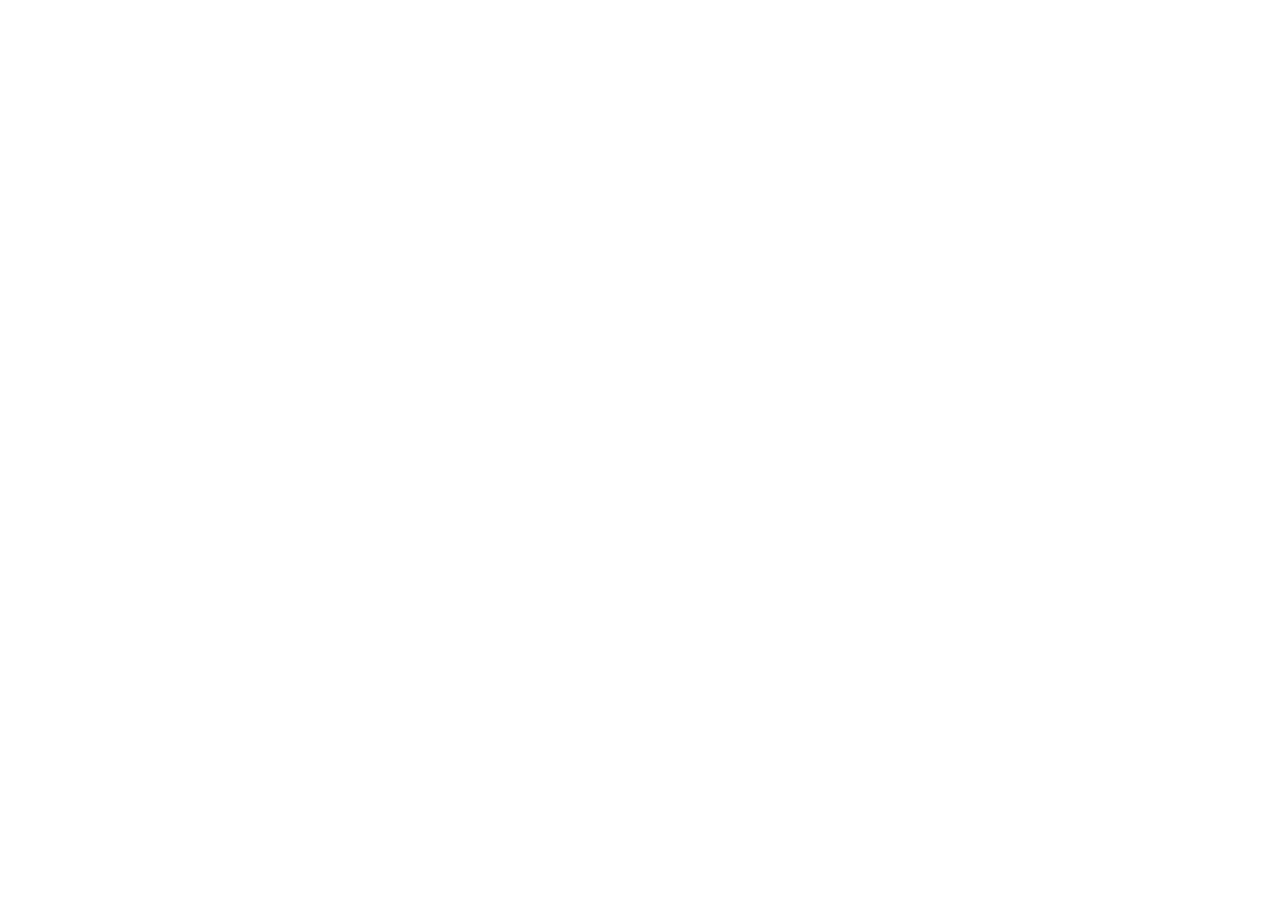
==== Teil_3/index.html @ deadfe9d "Add Color" ====
<!doctype html>
<html lang="en">
  <head>
    <link href="css/style.css" />
    <meta charset="UTF-8" />
    <meta name="viewport" content="width=device-width, initial-scale=1.0" />
    <title>Startseite</title>
  </head>
  <body></body>
</html>
---- Teil_3/css/style.css ----
:root {
  --navy-blue: #1f2937;
  --black: #111827;
  --white: #fff;
  --gray: #f8f6f0;
  --brown: #9a5b32;
}
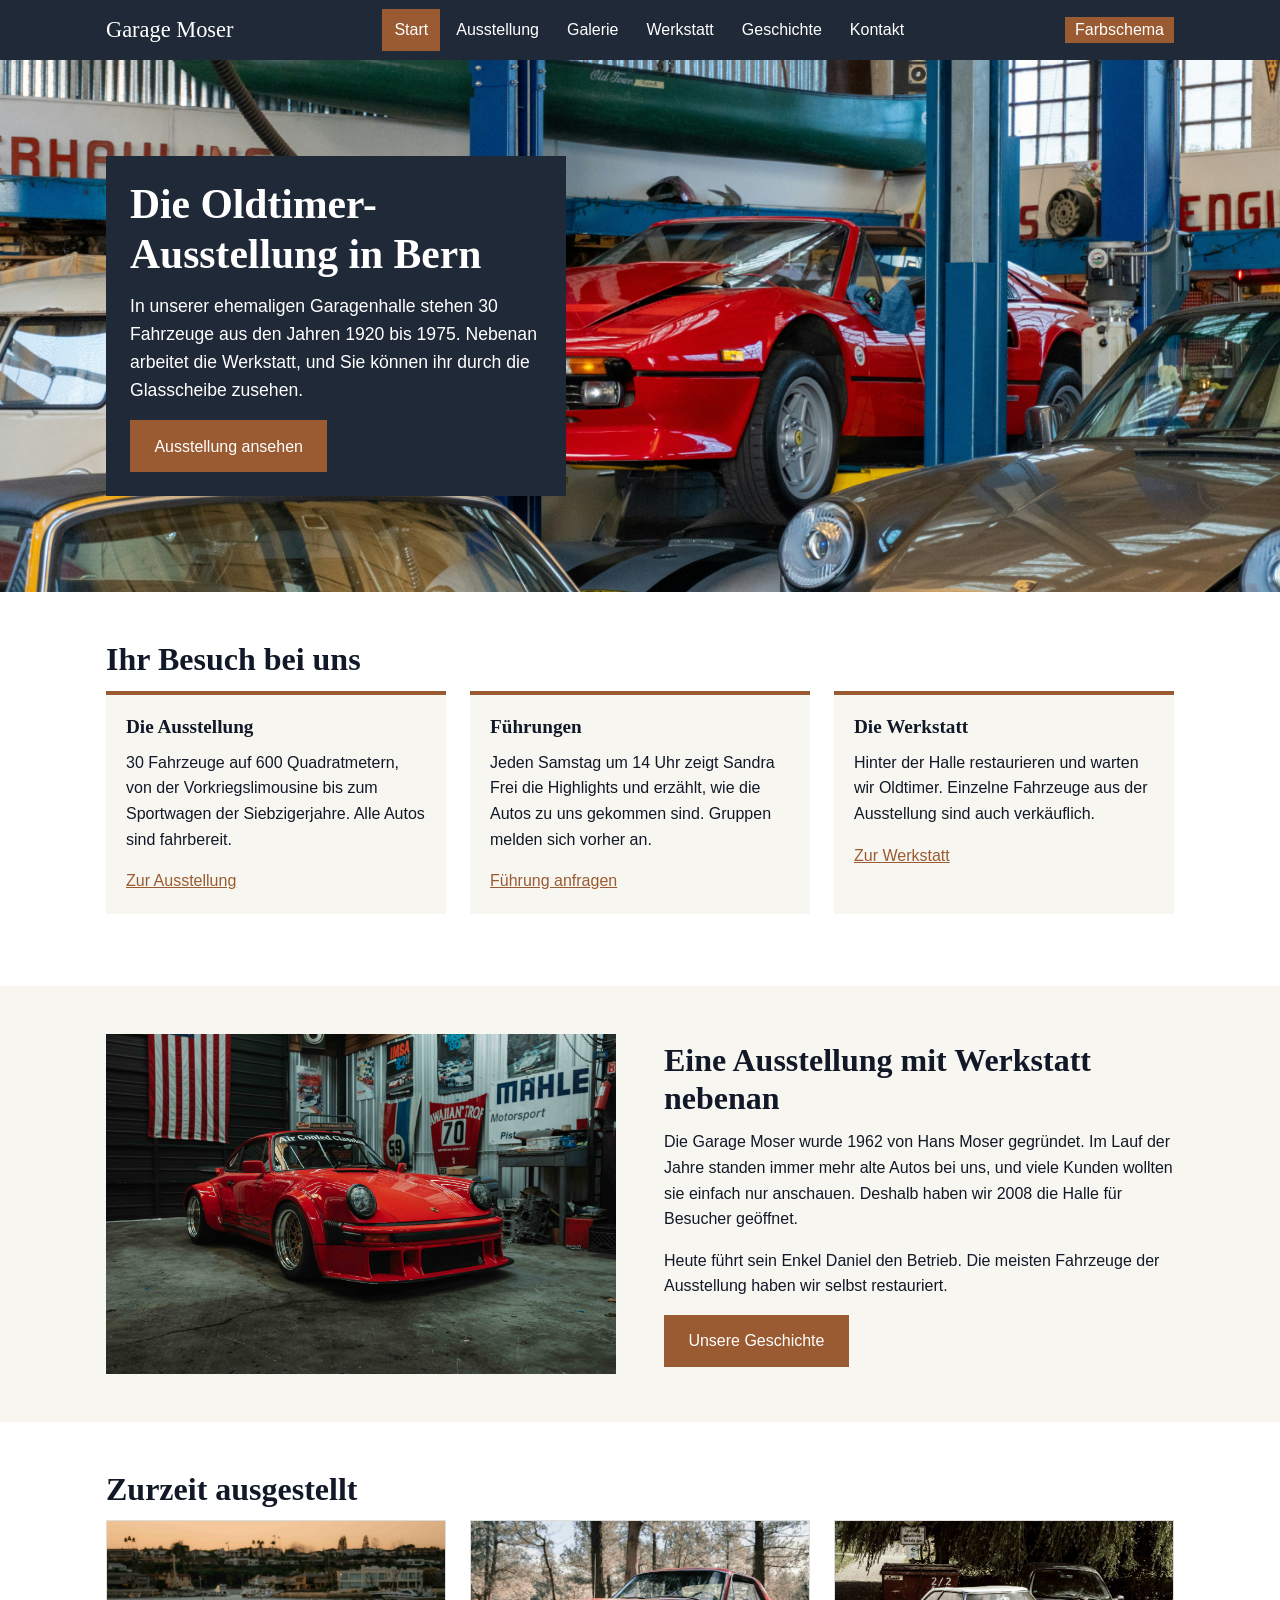
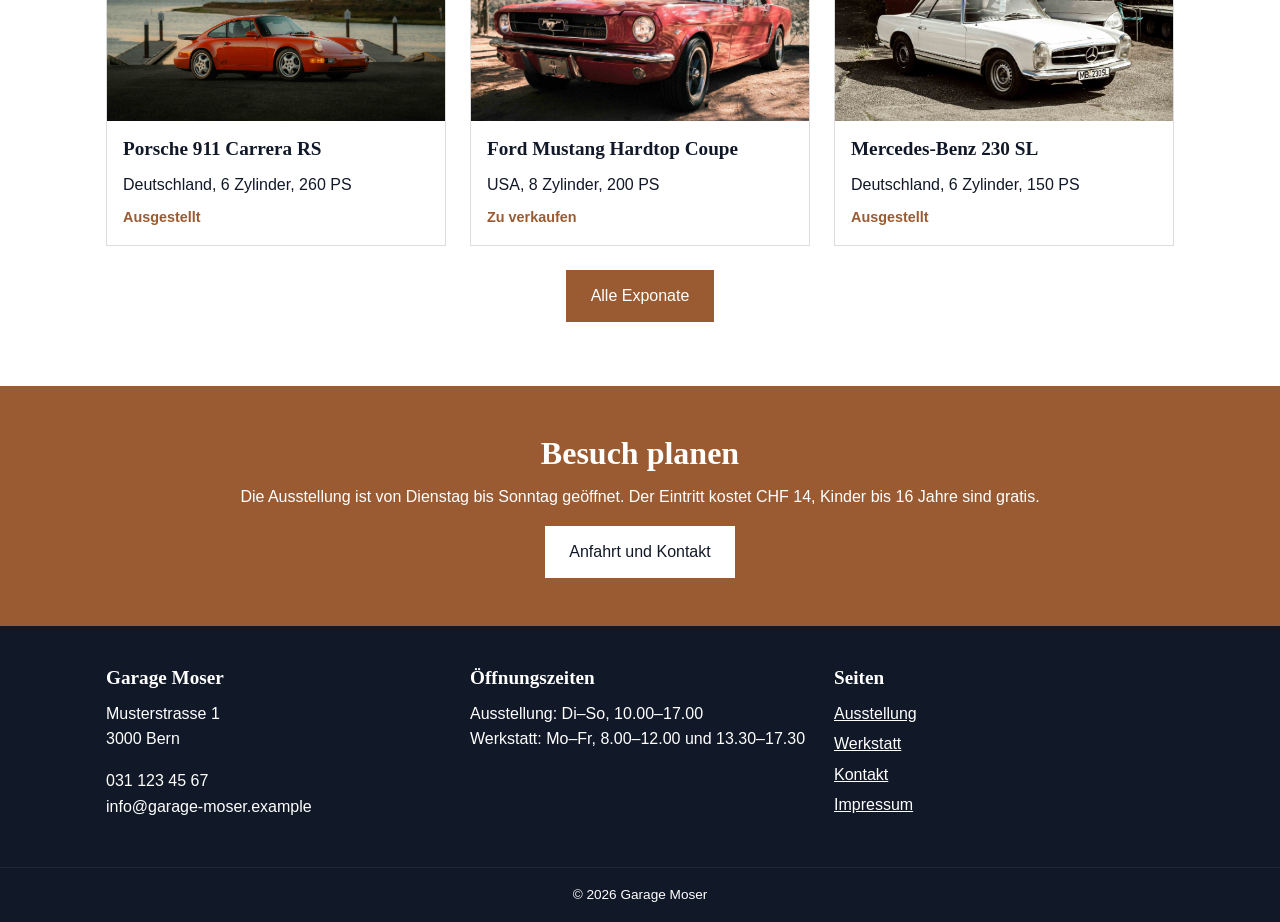
==== commit aba27535: "Made Changes" ====
--- a/Teil_3/index.html
+++ b/Teil_3/index.html
@@ -1,10 +1,185 @@
 <!doctype html>
-<html lang="en">
+<html lang="de">
   <head>
-    <link href="css/style.css" />
     <meta charset="UTF-8" />
     <meta name="viewport" content="width=device-width, initial-scale=1.0" />
-    <title>Startseite</title>
+    <meta
+      name="description"
+      content="Oldtimer-Ausstellung mit Werkstatt in Bern: 30 Fahrzeuge aus den Jahren 1920 bis 1975."
+    />
+    <title>Garage Moser – Oldtimer-Ausstellung</title>
+    <link rel="stylesheet" href="css/style.css" />
+    <script src="js/main.js" defer></script>
   </head>
-  <body></body>
+  <body>
+    <header class="kopf">
+      <div class="behaelter kopf-inhalt">
+        <a href="index.html" class="logo">Garage Moser</a>
+
+        <button
+          class="menu-knopf"
+          type="button"
+          aria-expanded="false"
+          aria-controls="hauptnav"
+        >
+          Menü
+        </button>
+
+        <nav class="hauptnav" id="hauptnav">
+          <ul>
+            <li><a href="index.html" class="aktiv">Start</a></li>
+            <li><a href="katalog.html">Ausstellung</a></li>
+            <li><a href="galerie.html">Galerie</a></li>
+            <li><a href="service.html">Werkstatt</a></li>
+            <li><a href="geschichte.html">Geschichte</a></li>
+            <li><a href="kontakt.html">Kontakt</a></li>
+          </ul>
+        </nav>
+        <button onclick="toggleTheme()" class="theme-btn">Farbschema</button>
+      </div>
+    </header>
+
+    <main>
+      <section class="hero">
+        <div class="behaelter">
+          <div class="hero-text">
+            <h1>Die Oldtimer-Ausstellung in Bern</h1>
+            <p>
+              In unserer ehemaligen Garagenhalle stehen 30 Fahrzeuge aus den
+              Jahren 1920 bis 1975. Nebenan arbeitet die Werkstatt, und Sie
+              können ihr durch die Glasscheibe zusehen.
+            </p>
+            <a href="katalog.html" class="knopf">Ausstellung ansehen</a>
+          </div>
+        </div>
+      </section>
+
+      <section class="abschnitt">
+        <div class="behaelter">
+          <h2>Ihr Besuch bei uns</h2>
+          <div class="spalten">
+            <div class="box">
+              <h3>Die Ausstellung</h3>
+              <p>
+                30 Fahrzeuge auf 600 Quadratmetern, von der Vorkriegslimousine
+                bis zum Sportwagen der Siebzigerjahre. Alle Autos sind
+                fahrbereit.
+              </p>
+              <a href="katalog.html">Zur Ausstellung</a>
+            </div>
+            <div class="box">
+              <h3>Führungen</h3>
+              <p>
+                Jeden Samstag um 14 Uhr zeigt Sandra Frei die Highlights und
+                erzählt, wie die Autos zu uns gekommen sind. Gruppen melden sich
+                vorher an.
+              </p>
+              <a href="kontakt.html">Führung anfragen</a>
+            </div>
+            <div class="box">
+              <h3>Die Werkstatt</h3>
+              <p>
+                Hinter der Halle restaurieren und warten wir Oldtimer. Einzelne
+                Fahrzeuge aus der Ausstellung sind auch verkäuflich.
+              </p>
+              <a href="service.html">Zur Werkstatt</a>
+            </div>
+          </div>
+        </div>
+      </section>
+
+      <section class="abschnitt grau">
+        <div class="behaelter zwei-spalten">
+          <img src="img/Garage.jpg" alt="Ein Porsche in der Werkstatt" />
+          <div>
+            <h2>Eine Ausstellung mit Werkstatt nebenan</h2>
+            <p>
+              Die Garage Moser wurde 1962 von Hans Moser gegründet. Im Lauf der
+              Jahre standen immer mehr alte Autos bei uns, und viele Kunden
+              wollten sie einfach nur anschauen. Deshalb haben wir 2008 die
+              Halle für Besucher geöffnet.
+            </p>
+            <p>
+              Heute führt sein Enkel Daniel den Betrieb. Die meisten Fahrzeuge
+              der Ausstellung haben wir selbst restauriert.
+            </p>
+            <a href="geschichte.html" class="knopf">Unsere Geschichte</a>
+          </div>
+        </div>
+      </section>
+
+      <section class="abschnitt">
+        <div class="behaelter">
+          <h2>Zurzeit ausgestellt</h2>
+          <div class="spalten">
+            <article class="karte">
+              <img src="img/porsche.jpg" alt="Porsche 911" />
+              <div class="karte-text">
+                <h3>Porsche 911 Carrera RS</h3>
+                <p class="daten">Deutschland, 6 Zylinder, 260 PS</p>
+                <p class="etikett">Ausgestellt</p>
+              </div>
+            </article>
+            <article class="karte">
+              <img src="img/mustang.jpg" alt="Ford Mustang" />
+              <div class="karte-text">
+                <h3>Ford Mustang Hardtop Coupe</h3>
+                <p class="daten">USA, 8 Zylinder, 200 PS</p>
+                <p class="etikett">Zu verkaufen</p>
+              </div>
+            </article>
+            <article class="karte">
+              <img src="img/mercedes.jpg" alt="Mercedes-Benz" />
+              <div class="karte-text">
+                <h3>Mercedes-Benz 230 SL</h3>
+                <p class="daten">Deutschland, 6 Zylinder, 150 PS</p>
+                <p class="etikett">Ausgestellt</p>
+              </div>
+            </article>
+          </div>
+          <p class="mitte">
+            <a href="katalog.html" class="knopf">Alle Exponate</a>
+          </p>
+        </div>
+      </section>
+
+      <section class="abschnitt braun">
+        <div class="behaelter mitte">
+          <h2>Besuch planen</h2>
+          <p>
+            Die Ausstellung ist von Dienstag bis Sonntag geöffnet. Der Eintritt
+            kostet CHF 14, Kinder bis 16 Jahre sind gratis.
+          </p>
+          <a href="kontakt.html" class="knopf hell">Anfahrt und Kontakt</a>
+        </div>
+      </section>
+    </main>
+
+    <footer class="fuss">
+      <div class="behaelter fuss-inhalt">
+        <div>
+          <h3>Garage Moser</h3>
+          <p>Musterstrasse 1<br />3000 Bern</p>
+          <p>031 123 45 67<br />info@garage-moser.example</p>
+        </div>
+        <div>
+          <h3>Öffnungszeiten</h3>
+          <p>
+            Ausstellung: Di–So, 10.00–17.00<br />Werkstatt: Mo–Fr, 8.00–12.00
+            und 13.30–17.30
+          </p>
+        </div>
+        <div>
+          <h3>Seiten</h3>
+          <ul>
+            <li><a href="katalog.html">Ausstellung</a></li>
+            <li><a href="service.html">Werkstatt</a></li>
+            <li><a href="kontakt.html">Kontakt</a></li>
+            <li><a href="impressum.html">Impressum</a></li>
+          </ul>
+        </div>
+      </div>
+      <p class="fuss-unten">© 2026 Garage Moser</p>
+    </footer>
+  </body>
 </html>
--- a/Teil_3/css/style.css
+++ b/Teil_3/css/style.css
@@ -5,3 +5,546 @@
   --gray: #f8f6f0;
   --brown: #9a5b32;
 }
+
+.theme-garage {
+  --navy-blue: #26262a; /* Surface */
+  --gray: #f8f6f0; /* Surface */
+  --black: #18181a; /* Hintergrund */
+  --brown: #8b0000; /* Accent */
+  --white: #ffffff; /* Text */
+  --highlight: #c93b3b; /* Hover */
+}
+
+* {
+  box-sizing: border-box;
+}
+
+body {
+  margin: 0;
+  font-family: Arial, Helvetica, sans-serif;
+  font-size: 1rem;
+  line-height: 1.6;
+  color: var(--black);
+  background-color: var(--white);
+}
+
+h1,
+h2,
+h3 {
+  font-family: Georgia, "Times New Roman", serif;
+  line-height: 1.2;
+  margin: 0 0 0.75rem;
+}
+
+h1 {
+  font-size: 2rem;
+}
+h2 {
+  font-size: 1.6rem;
+}
+h3 {
+  font-size: 1.2rem;
+}
+
+p {
+  margin: 0 0 1rem;
+}
+
+a {
+  color: var(--brown);
+}
+
+img {
+  display: block;
+  max-width: 100%;
+}
+
+ul {
+  list-style: none;
+  margin: 0;
+  padding: 0;
+}
+
+.behaelter {
+  max-width: 1100px;
+  margin: 0 auto;
+  padding: 0 1rem;
+}
+
+.text-schmal {
+  max-width: 700px;
+}
+
+.mitte {
+  text-align: center;
+}
+
+/* Header und Navigation */
+
+.kopf {
+  background-color: var(--navy-blue);
+  position: relative;
+}
+
+.kopf-inhalt {
+  display: flex;
+  justify-content: space-between;
+  align-items: center;
+  min-height: 60px;
+}
+
+.logo {
+  font-family: Georgia, "Times New Roman", serif;
+  font-size: 1.4rem;
+  color: var(--white);
+  text-decoration: none;
+}
+
+.menu-knopf {
+  font-size: 1rem;
+  padding: 0.4rem 0.9rem;
+  color: var(--white);
+  background-color: transparent;
+  border: hidden;
+  cursor: pointer;
+}
+
+.hauptnav {
+  display: none;
+  position: absolute;
+  top: 100%;
+  left: 0;
+  right: 0;
+  background-color: var(--navy-blue);
+  border-top: 1px solid var(--brown);
+  z-index: 10;
+}
+
+.hauptnav.offen {
+  display: block;
+}
+
+.hauptnav a {
+  display: block;
+  padding: 0.9rem 1rem;
+  color: var(--white);
+  text-decoration: none;
+  border-bottom: 1px solid var(--black);
+}
+
+.hauptnav a:hover,
+.hauptnav a.aktiv {
+  background-color: var(--brown);
+}
+
+/* Hero (Startseite) */
+
+.hero {
+  padding: 3rem 0;
+  background: url("../img/hero.jpg") center / cover;
+}
+
+.hero-text {
+  max-width: 460px;
+  padding: 1.5rem;
+  color: var(--white);
+  background-color: var(--navy-blue);
+}
+
+.hero-text p {
+  font-size: 1.1rem;
+}
+
+/* Seitentitel (Unterseiten) */
+
+.seitentitel {
+  padding: 2.5rem 0;
+  background-color: var(--gray);
+  border-bottom: 4px solid var(--brown);
+}
+
+.seitentitel p {
+  max-width: 640px;
+  margin: 0;
+}
+
+/* Abschnitte */
+
+.abschnitt {
+  padding: 3rem 0;
+}
+
+.grau {
+  background-color: var(--gray);
+}
+
+.braun {
+  color: var(--white);
+  background-color: var(--brown);
+}
+
+/* Knöpfe */
+
+.knopf {
+  display: inline-block;
+  padding: 0.7rem 1.4rem;
+  font-family: inherit;
+  font-size: 1rem;
+  color: var(--white);
+  background-color: var(--brown);
+  text-decoration: none;
+  border: 2px solid var(--brown);
+  cursor: pointer;
+}
+
+.knopf:hover {
+  background-color: var(--black);
+  border-color: var(--black);
+}
+
+.knopf.hell {
+  color: var(--black);
+  background-color: var(--white);
+  border-color: var(--white);
+}
+
+.knopf.hell:hover {
+  color: var(--white);
+  background-color: var(--black);
+  border-color: var(--black);
+}
+
+/* Spalten und Boxen */
+
+.spalten {
+  display: grid;
+  grid-template-columns: 1fr;
+  gap: 1.5rem;
+  margin-bottom: 1.5rem;
+}
+
+.box {
+  padding: 1.25rem;
+  margin-bottom: 1.5rem;
+  background-color: var(--gray);
+  border-top: 4px solid var(--brown);
+}
+
+.spalten .box {
+  margin-bottom: 0;
+}
+
+.grau .box {
+  background-color: var(--white);
+}
+
+.zwei-spalten {
+  display: grid;
+  grid-template-columns: 1fr;
+  gap: 1.5rem;
+  align-items: center;
+}
+
+.zwei-spalten.oben {
+  align-items: start;
+}
+
+.zwei-spalten img {
+  width: 100%;
+  height: 260px;
+  object-fit: cover;
+}
+
+/* Fahrzeugkarten */
+
+.karte {
+  background-color: var(--white);
+  border: 1px solid #ddd;
+}
+
+.karte img {
+  width: 100%;
+  height: 200px;
+  object-fit: cover;
+}
+
+.karte-text {
+  padding: 1rem;
+}
+
+.daten {
+  margin-bottom: 0.5rem;
+}
+
+.etikett {
+  margin: 0;
+  font-size: 0.9rem;
+  font-weight: bold;
+  color: var(--brown);
+}
+
+/* Tabellen */
+
+.tabelle-box {
+  overflow-x: auto;
+}
+
+table {
+  width: 100%;
+  min-width: 520px;
+  border-collapse: collapse;
+}
+
+th,
+td {
+  padding: 0.7rem 0.8rem;
+  text-align: left;
+}
+
+th {
+  color: var(--white);
+  background-color: var(--navy-blue);
+}
+
+tbody tr:nth-child(even) {
+  background-color: var(--gray);
+}
+
+td {
+  border-bottom: 1px solid #ddd;
+}
+
+/* Zeitstrahl (Geschichte) */
+
+.zeitstrahl li {
+  padding: 0 0 1.5rem 1rem;
+  border-left: 3px solid var(--brown);
+}
+
+.zeitstrahl li:last-child {
+  padding-bottom: 0;
+}
+
+.zeitstrahl strong {
+  display: block;
+  font-family: Georgia, "Times New Roman", serif;
+  font-size: 1.2rem;
+  color: var(--brown);
+}
+
+/* Galerie */
+
+.galerie {
+  display: grid;
+  grid-template-columns: repeat(2, 1fr);
+  gap: 0.75rem;
+}
+
+.galerie button {
+  display: block;
+  padding: 0;
+  background: none;
+  border: none;
+  cursor: pointer;
+}
+
+.galerie img {
+  width: 100%;
+  height: 150px;
+  object-fit: cover;
+}
+
+.galerie button:hover img {
+  opacity: 0.8;
+}
+
+.grossbild {
+  max-width: 95vw;
+  padding: 0;
+  text-align: center;
+  background-color: var(--black);
+  border: none;
+}
+
+.grossbild::backdrop {
+  background-color: rgba(17, 24, 39, 0.85);
+}
+
+.grossbild img {
+  max-width: 90vw;
+  max-height: 75vh;
+  margin: 0 auto;
+}
+
+.schliessen {
+  margin: 0.75rem;
+  padding: 0.5rem 1.2rem;
+  font-size: 1rem;
+  color: var(--white);
+  background-color: var(--brown);
+  border: none;
+  cursor: pointer;
+}
+
+/* Kontaktformular */
+
+.kontakt-formular label {
+  display: block;
+  margin: 1rem 0 0.3rem;
+  font-weight: bold;
+}
+
+.kontakt-formular input,
+.kontakt-formular select,
+.kontakt-formular textarea {
+  width: 100%;
+  padding: 0.6rem;
+  font-family: inherit;
+  font-size: 1rem;
+  border: 1px solid #888;
+  background-color: var(--white);
+}
+
+.kontakt-formular input:focus,
+.kontakt-formular select:focus,
+.kontakt-formular textarea:focus {
+  outline: 2px solid var(--brown);
+}
+
+.kontakt-formular .einverstanden {
+  font-weight: normal;
+}
+
+.kontakt-formular .einverstanden input {
+  width: auto;
+  margin-right: 0.4rem;
+}
+
+.kontakt-formular .knopf {
+  margin-top: 1.25rem;
+}
+
+.meldung {
+  margin-top: 1rem;
+  padding: 0.8rem;
+  background-color: var(--gray);
+  border-left: 4px solid var(--brown);
+}
+
+/* Impressum */
+
+.text-schmal h2 {
+  margin-top: 2rem;
+  font-size: 1.3rem;
+}
+
+.text-schmal h2:first-child {
+  margin-top: 0;
+}
+
+/* Footer */
+
+.fuss {
+  padding-top: 2.5rem;
+  color: var(--white);
+  background-color: var(--black);
+}
+
+.fuss-inhalt {
+  display: grid;
+  grid-template-columns: 1fr;
+  gap: 1.5rem;
+}
+
+.fuss a {
+  color: var(--white);
+}
+
+.fuss li {
+  margin-bottom: 0.3rem;
+}
+
+.fuss-unten {
+  margin: 2rem 0 0;
+  padding: 1rem;
+  text-align: center;
+  font-size: 0.85rem;
+  border-top: 1px solid var(--navy-blue);
+}
+
+/* Desktop */
+
+@media (min-width: 800px) {
+  h1 {
+    font-size: 2.6rem;
+  }
+  h2 {
+    font-size: 2rem;
+  }
+
+  .menu-knopf {
+    display: none;
+  }
+
+  .hauptnav {
+    display: block;
+    position: static;
+    background-color: transparent;
+    border-top: none;
+  }
+
+  .hauptnav ul {
+    display: flex;
+    gap: 0.25rem;
+  }
+
+  .hauptnav a {
+    padding: 0.5rem 0.75rem;
+    border-bottom: none;
+  }
+
+  .hero {
+    padding: 6rem 0;
+  }
+
+  .seitentitel {
+    padding: 3.5rem 0;
+  }
+
+  .spalten {
+    grid-template-columns: repeat(3, 1fr);
+  }
+
+  .zwei-spalten {
+    grid-template-columns: 1fr 1fr;
+    gap: 3rem;
+  }
+
+  .zwei-spalten img {
+    height: 340px;
+  }
+
+  .galerie {
+    grid-template-columns: repeat(4, 1fr);
+    gap: 1rem;
+  }
+
+  .galerie img {
+    height: 200px;
+  }
+
+  .fuss-inhalt {
+    grid-template-columns: repeat(3, 1fr);
+  }
+  .theme-btn {
+    background: none;
+    background-color: var(--brown);
+    border: hidden;
+    color: var(--white);
+    padding: 4px 10px;
+    display: flex;
+    justify-content: flex-end;
+    cursor: pointer;
+    font-size: 1rem;
+  }
+}
